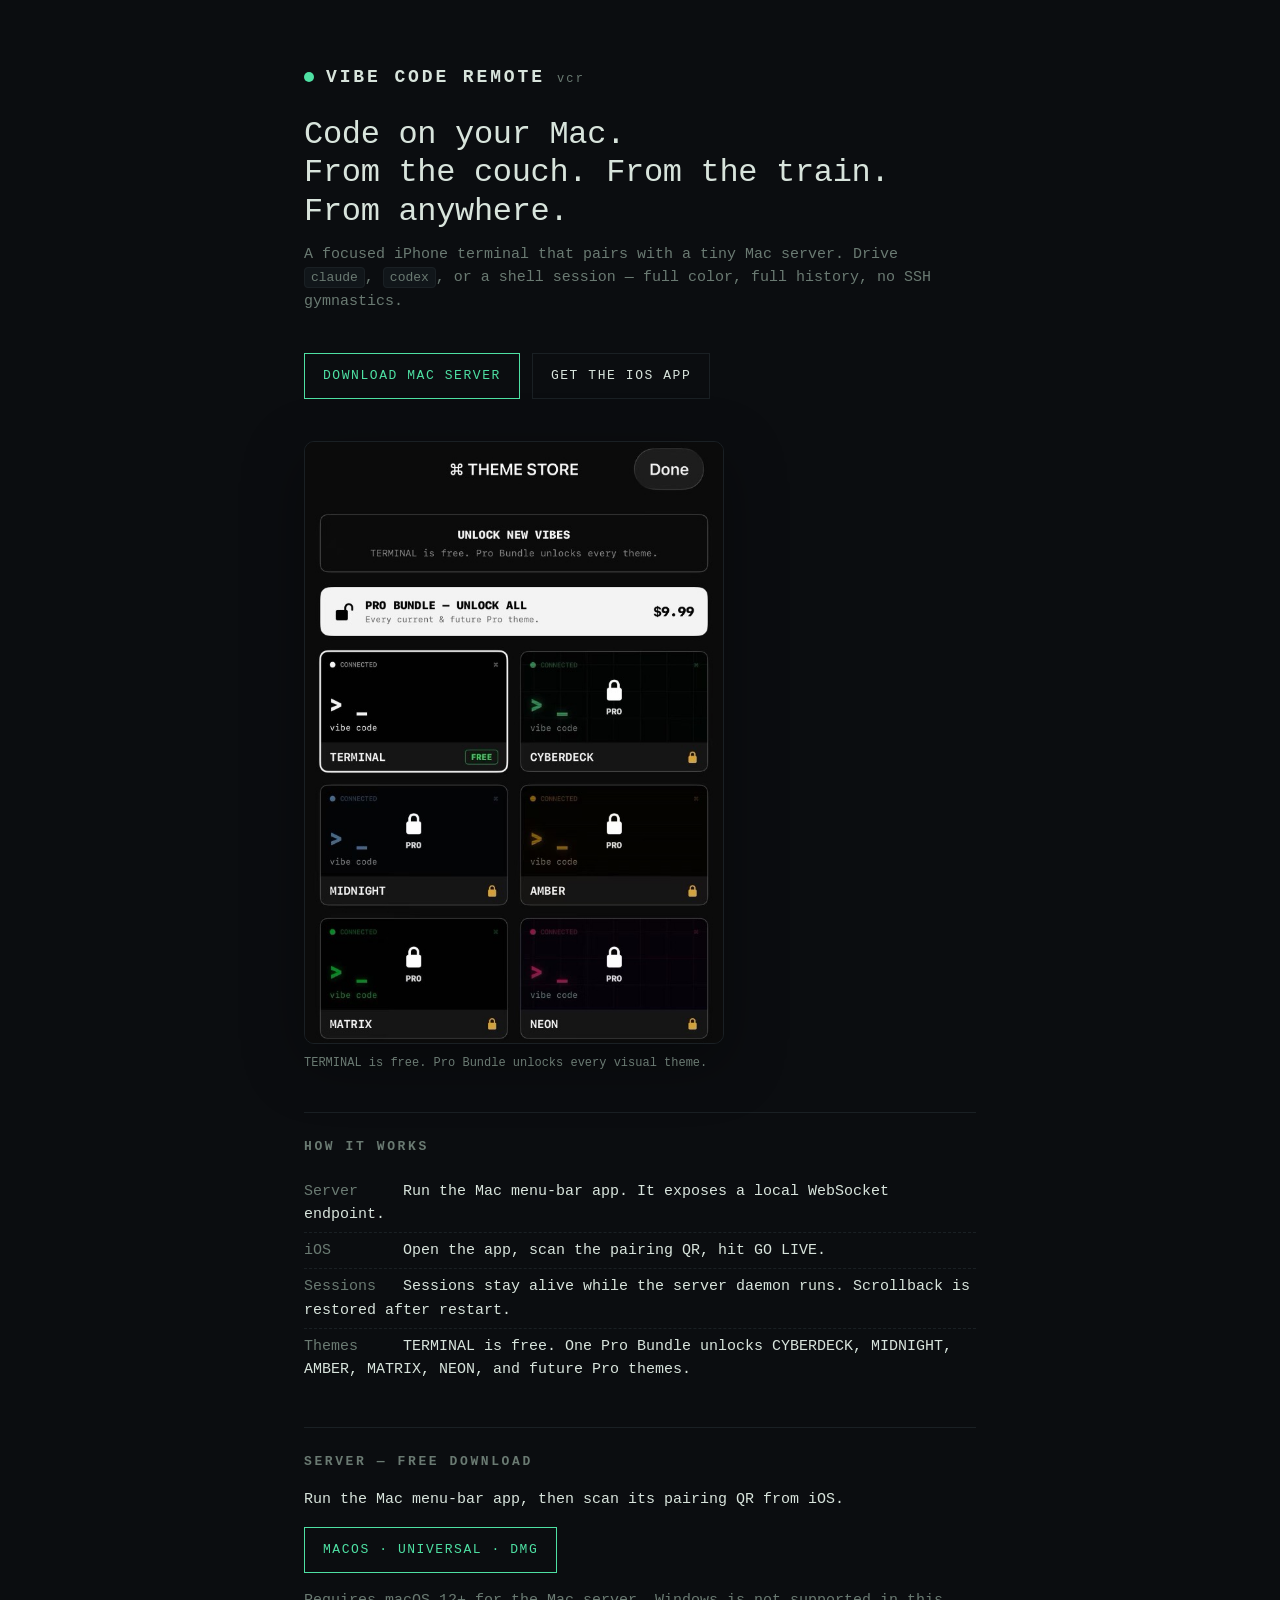
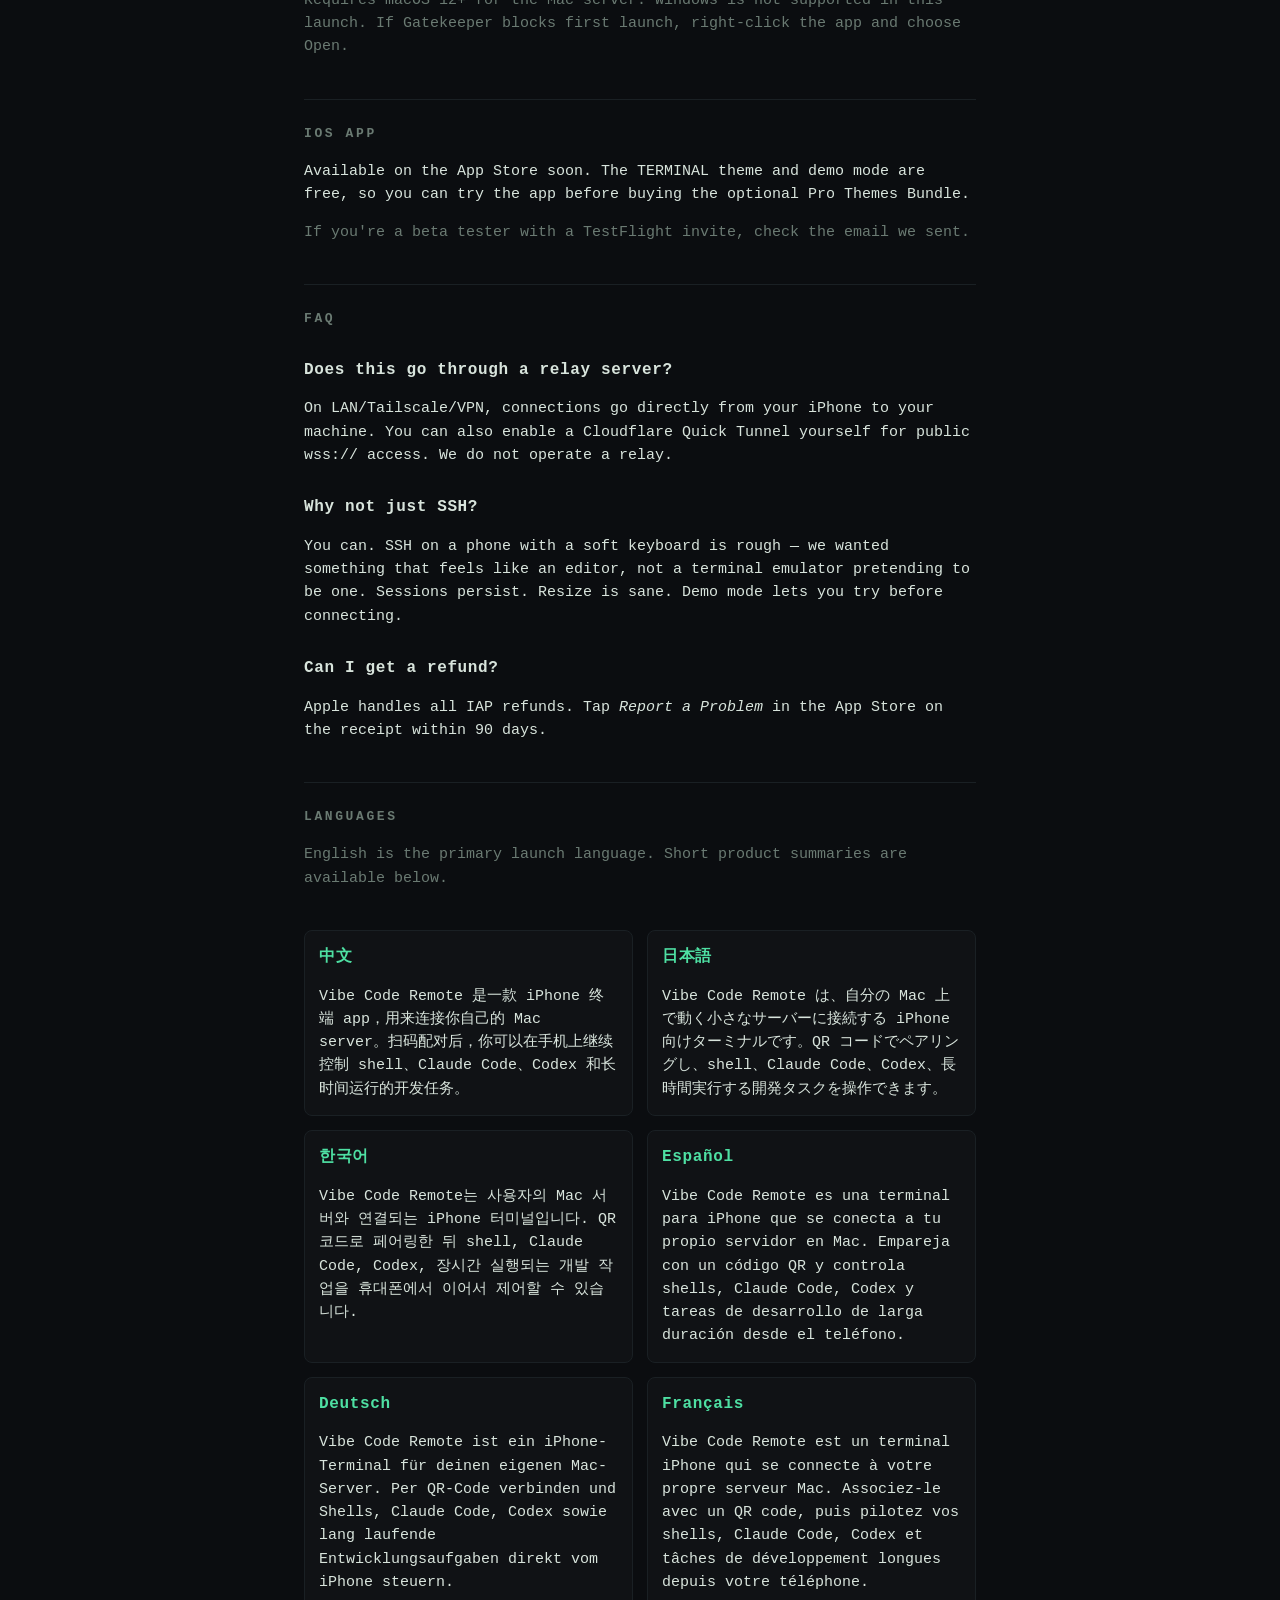
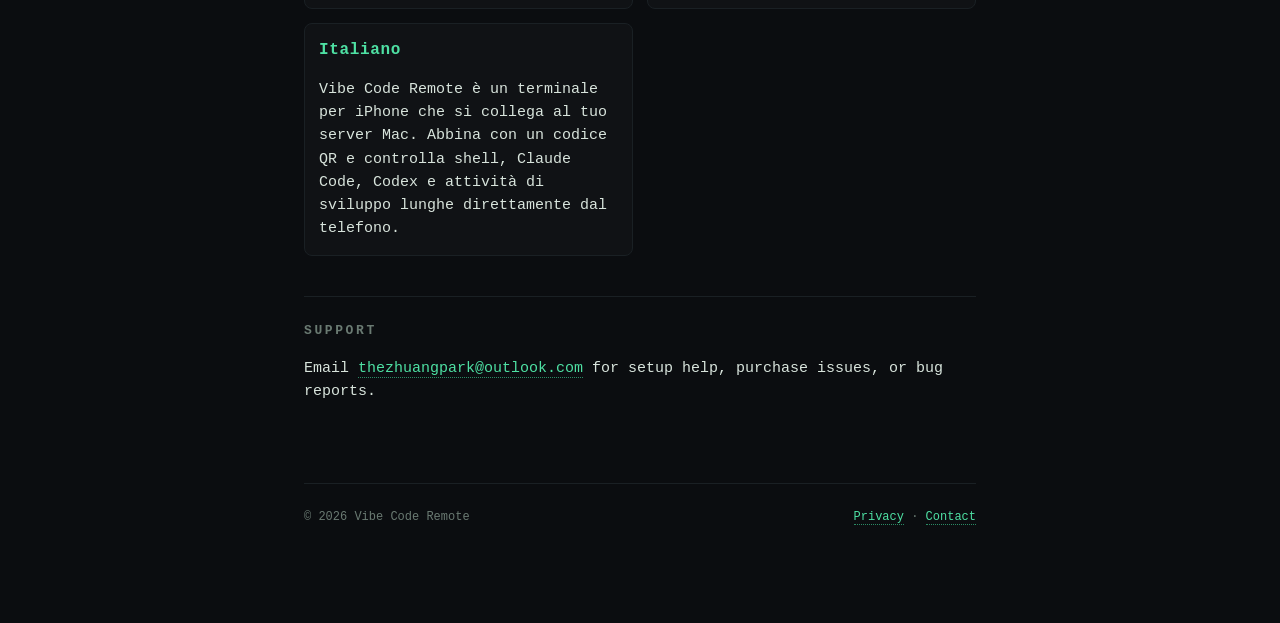
==== index.html @ aa9cf775 "Publish launch website" ====
<!DOCTYPE html>
<html lang="en">
<head>
  <meta charset="UTF-8" />
  <meta name="viewport" content="width=device-width, initial-scale=1.0" />
  <title>Vibe Code Remote — code on your Mac from your iPhone</title>
  <meta name="description" content="iPhone terminal app that drives claude, codex, and shell workflows from your phone over WebSocket. Pair with the free Mac server." />
  <link rel="stylesheet" href="style.css" />
</head>
<body>
  <main>
    <header class="brand">
      <span class="dot"></span>
      <h1>Vibe Code Remote</h1>
      <span class="v">vcr</span>
    </header>

    <p class="tagline">Code on your Mac.<br/>From the couch. From the train. From anywhere.</p>
    <p class="sub">A focused iPhone terminal that pairs with a tiny Mac server. Drive <code>claude</code>, <code>codex</code>, or a shell session — full color, full history, no SSH gymnastics.</p>

    <div class="row">
      <a class="cta" href="#download">Download Mac Server</a>
      <a class="cta secondary" href="#appstore">Get the iOS app</a>
    </div>

    <figure class="hero-shot">
      <img src="assets/theme-store.jpg" alt="Vibe Code Remote theme store on iPhone" />
      <figcaption>TERMINAL is free. Pro Bundle unlocks every visual theme.</figcaption>
    </figure>

    <section id="how">
      <h2>How it works</h2>
      <ul class="bare">
        <li><span class="k">Server</span> Run the Mac menu-bar app. It exposes a local WebSocket endpoint.</li>
        <li><span class="k">iOS</span> Open the app, scan the pairing QR, hit GO LIVE.</li>
        <li><span class="k">Sessions</span> Sessions stay alive while the server daemon runs. Scrollback is restored after restart.</li>
        <li><span class="k">Themes</span> TERMINAL is free. One Pro Bundle unlocks CYBERDECK, MIDNIGHT, AMBER, MATRIX, NEON, and future Pro themes.</li>
      </ul>
    </section>

    <section id="download">
      <h2>Server — Free Download</h2>
      <p>Run the Mac menu-bar app, then scan its pairing QR from iOS.</p>
      <div class="row">
        <a class="cta" href="https://github.com/zzh412/vibe-code-remote-site/releases/latest/download/VibeCodeServer.dmg">macOS · Universal · DMG</a>
      </div>
      <p class="sub" style="margin-top:16px;">Requires macOS 12+ for the Mac server. Windows is not supported in this launch. If Gatekeeper blocks first launch, right-click the app and choose Open.</p>
    </section>

    <section id="appstore">
      <h2>iOS App</h2>
      <p>Available on the App Store soon. The TERMINAL theme and demo mode are free, so you can try the app before buying the optional Pro Themes Bundle.</p>
      <p class="sub">If you're a beta tester with a TestFlight invite, check the email we sent.</p>
    </section>

    <section id="faq">
      <h2>FAQ</h2>
      <h3>Does this go through a relay server?</h3>
      <p>On LAN/Tailscale/VPN, connections go directly from your iPhone to your machine. You can also enable a Cloudflare Quick Tunnel yourself for public wss:// access. We do not operate a relay.</p>

      <h3>Why not just SSH?</h3>
      <p>You can. SSH on a phone with a soft keyboard is rough — we wanted something that feels like an editor, not a terminal emulator pretending to be one. Sessions persist. Resize is sane. Demo mode lets you try before connecting.</p>

      <h3>Can I get a refund?</h3>
      <p>Apple handles all IAP refunds. Tap <em>Report a Problem</em> in the App Store on the receipt within 90 days.</p>
    </section>

    <section id="languages">
      <h2>Languages</h2>
      <p class="sub">English is the primary launch language. Short product summaries are available below.</p>
      <div class="locale-grid">
        <article class="locale-card" lang="zh-Hans">
          <h3>中文</h3>
          <p>Vibe Code Remote 是一款 iPhone 终端 app，用来连接你自己的 Mac server。扫码配对后，你可以在手机上继续控制 shell、Claude Code、Codex 和长时间运行的开发任务。</p>
        </article>
        <article class="locale-card" lang="ja">
          <h3>日本語</h3>
          <p>Vibe Code Remote は、自分の Mac 上で動く小さなサーバーに接続する iPhone 向けターミナルです。QR コードでペアリングし、shell、Claude Code、Codex、長時間実行する開発タスクを操作できます。</p>
        </article>
        <article class="locale-card" lang="ko">
          <h3>한국어</h3>
          <p>Vibe Code Remote는 사용자의 Mac 서버와 연결되는 iPhone 터미널입니다. QR 코드로 페어링한 뒤 shell, Claude Code, Codex, 장시간 실행되는 개발 작업을 휴대폰에서 이어서 제어할 수 있습니다.</p>
        </article>
        <article class="locale-card" lang="es">
          <h3>Español</h3>
          <p>Vibe Code Remote es una terminal para iPhone que se conecta a tu propio servidor en Mac. Empareja con un código QR y controla shells, Claude Code, Codex y tareas de desarrollo de larga duración desde el teléfono.</p>
        </article>
        <article class="locale-card" lang="de">
          <h3>Deutsch</h3>
          <p>Vibe Code Remote ist ein iPhone-Terminal für deinen eigenen Mac-Server. Per QR-Code verbinden und Shells, Claude Code, Codex sowie lang laufende Entwicklungsaufgaben direkt vom iPhone steuern.</p>
        </article>
        <article class="locale-card" lang="fr">
          <h3>Français</h3>
          <p>Vibe Code Remote est un terminal iPhone qui se connecte à votre propre serveur Mac. Associez-le avec un QR code, puis pilotez vos shells, Claude Code, Codex et tâches de développement longues depuis votre téléphone.</p>
        </article>
        <article class="locale-card" lang="it">
          <h3>Italiano</h3>
          <p>Vibe Code Remote è un terminale per iPhone che si collega al tuo server Mac. Abbina con un codice QR e controlla shell, Claude Code, Codex e attività di sviluppo lunghe direttamente dal telefono.</p>
        </article>
      </div>
    </section>

    <section id="support">
      <h2>Support</h2>
      <p>Email <a href="mailto:thezhuangpark@outlook.com">thezhuangpark@outlook.com</a> for setup help, purchase issues, or bug reports.</p>
    </section>

    <footer>
      <span>© 2026 Vibe Code Remote</span>
      <span><a href="privacy.html">Privacy</a> · <a href="mailto:thezhuangpark@outlook.com">Contact</a></span>
    </footer>
  </main>
</body>
</html>
---- style.css ----
:root {
  --bg: #0b0d10;
  --fg: #d8e4dc;
  --muted: #6a7a72;
  --accent: #4ee0a3;
  --accent-dim: #2a8a64;
  --rule: #1a2024;
  --warn: #f0b34a;
}

* { box-sizing: border-box; }

html, body {
  margin: 0;
  padding: 0;
  background: var(--bg);
  color: var(--fg);
  font-family: "JetBrains Mono", "SF Mono", Menlo, ui-monospace, monospace;
  font-size: 15px;
  line-height: 1.55;
  -webkit-font-smoothing: antialiased;
}

a { color: var(--accent); text-decoration: none; border-bottom: 1px dotted var(--accent-dim); }
a:hover { color: #fff; border-bottom-color: #fff; }

main { max-width: 720px; margin: 0 auto; padding: 64px 24px 96px; }

header.brand {
  display: flex;
  align-items: baseline;
  gap: 12px;
  margin-bottom: 8px;
}
header.brand .dot { width: 10px; height: 10px; border-radius: 50%; background: var(--accent); display: inline-block; }
header.brand h1 {
  font-size: 18px;
  margin: 0;
  letter-spacing: 0.16em;
  text-transform: uppercase;
  font-weight: 600;
}
header.brand .v { color: var(--muted); font-size: 12px; letter-spacing: 0.18em; }

.tagline {
  font-size: 32px;
  line-height: 1.2;
  margin: 24px 0 12px;
  letter-spacing: -0.01em;
}
.sub { color: var(--muted); margin: 0 0 40px; }

section { margin: 40px 0; padding-top: 24px; border-top: 1px solid var(--rule); }
section h2 {
  font-size: 13px;
  letter-spacing: 0.2em;
  text-transform: uppercase;
  color: var(--muted);
  margin: 0 0 16px;
}

.cta {
  display: inline-block;
  padding: 12px 18px;
  border: 1px solid var(--accent);
  color: var(--accent);
  letter-spacing: 0.12em;
  text-transform: uppercase;
  font-size: 13px;
  border-bottom: 1px solid var(--accent);
}
.cta:hover { background: var(--accent); color: var(--bg); }
.cta.secondary { border-color: var(--rule); color: var(--fg); border-bottom-color: var(--rule); }
.cta.secondary:hover { border-color: var(--fg); background: transparent; color: #fff; }

.row { display: flex; gap: 12px; flex-wrap: wrap; }

.hero-shot {
  margin: 42px 0 18px;
  display: grid;
  gap: 10px;
}

.hero-shot img {
  width: min(100%, 420px);
  border: 1px solid var(--rule);
  border-radius: 10px;
  display: block;
  box-shadow: 0 18px 60px rgba(0, 0, 0, 0.35);
}

.hero-shot figcaption {
  color: var(--muted);
  font-size: 12px;
}

ul.bare { list-style: none; padding: 0; margin: 0; }
ul.bare li { padding: 6px 0; border-bottom: 1px dashed var(--rule); }
ul.bare li:last-child { border-bottom: none; }
.k { color: var(--muted); display: inline-block; width: 90px; }

footer {
  margin-top: 80px;
  padding-top: 24px;
  border-top: 1px solid var(--rule);
  color: var(--muted);
  font-size: 12px;
  display: flex;
  justify-content: space-between;
  flex-wrap: wrap;
  gap: 8px;
}

code, pre {
  background: #11161a;
  border: 1px solid var(--rule);
  border-radius: 4px;
  padding: 2px 6px;
  font-family: inherit;
  font-size: 13px;
}
pre { padding: 12px 14px; overflow-x: auto; line-height: 1.5; }

.lang-switch { font-size: 12px; color: var(--muted); }
.lang-switch a { color: var(--muted); border-bottom: none; }
.lang-switch a.active { color: var(--accent); }

h3 { font-size: 16px; margin: 28px 0 8px; letter-spacing: 0.04em; }

.locale-grid {
  display: grid;
  grid-template-columns: repeat(auto-fit, minmax(220px, 1fr));
  gap: 14px;
}

.locale-card {
  border: 1px solid var(--rule);
  border-radius: 8px;
  padding: 14px;
  background: rgba(255, 255, 255, 0.018);
}

.locale-card h3 {
  margin-top: 0;
  color: var(--accent);
}

.locale-card p {
  margin-bottom: 0;
  color: var(--fg);
}

.warn {
  border-left: 2px solid var(--warn);
  padding: 8px 14px;
  color: var(--fg);
  background: rgba(240, 179, 74, 0.06);
  margin: 16px 0;
}
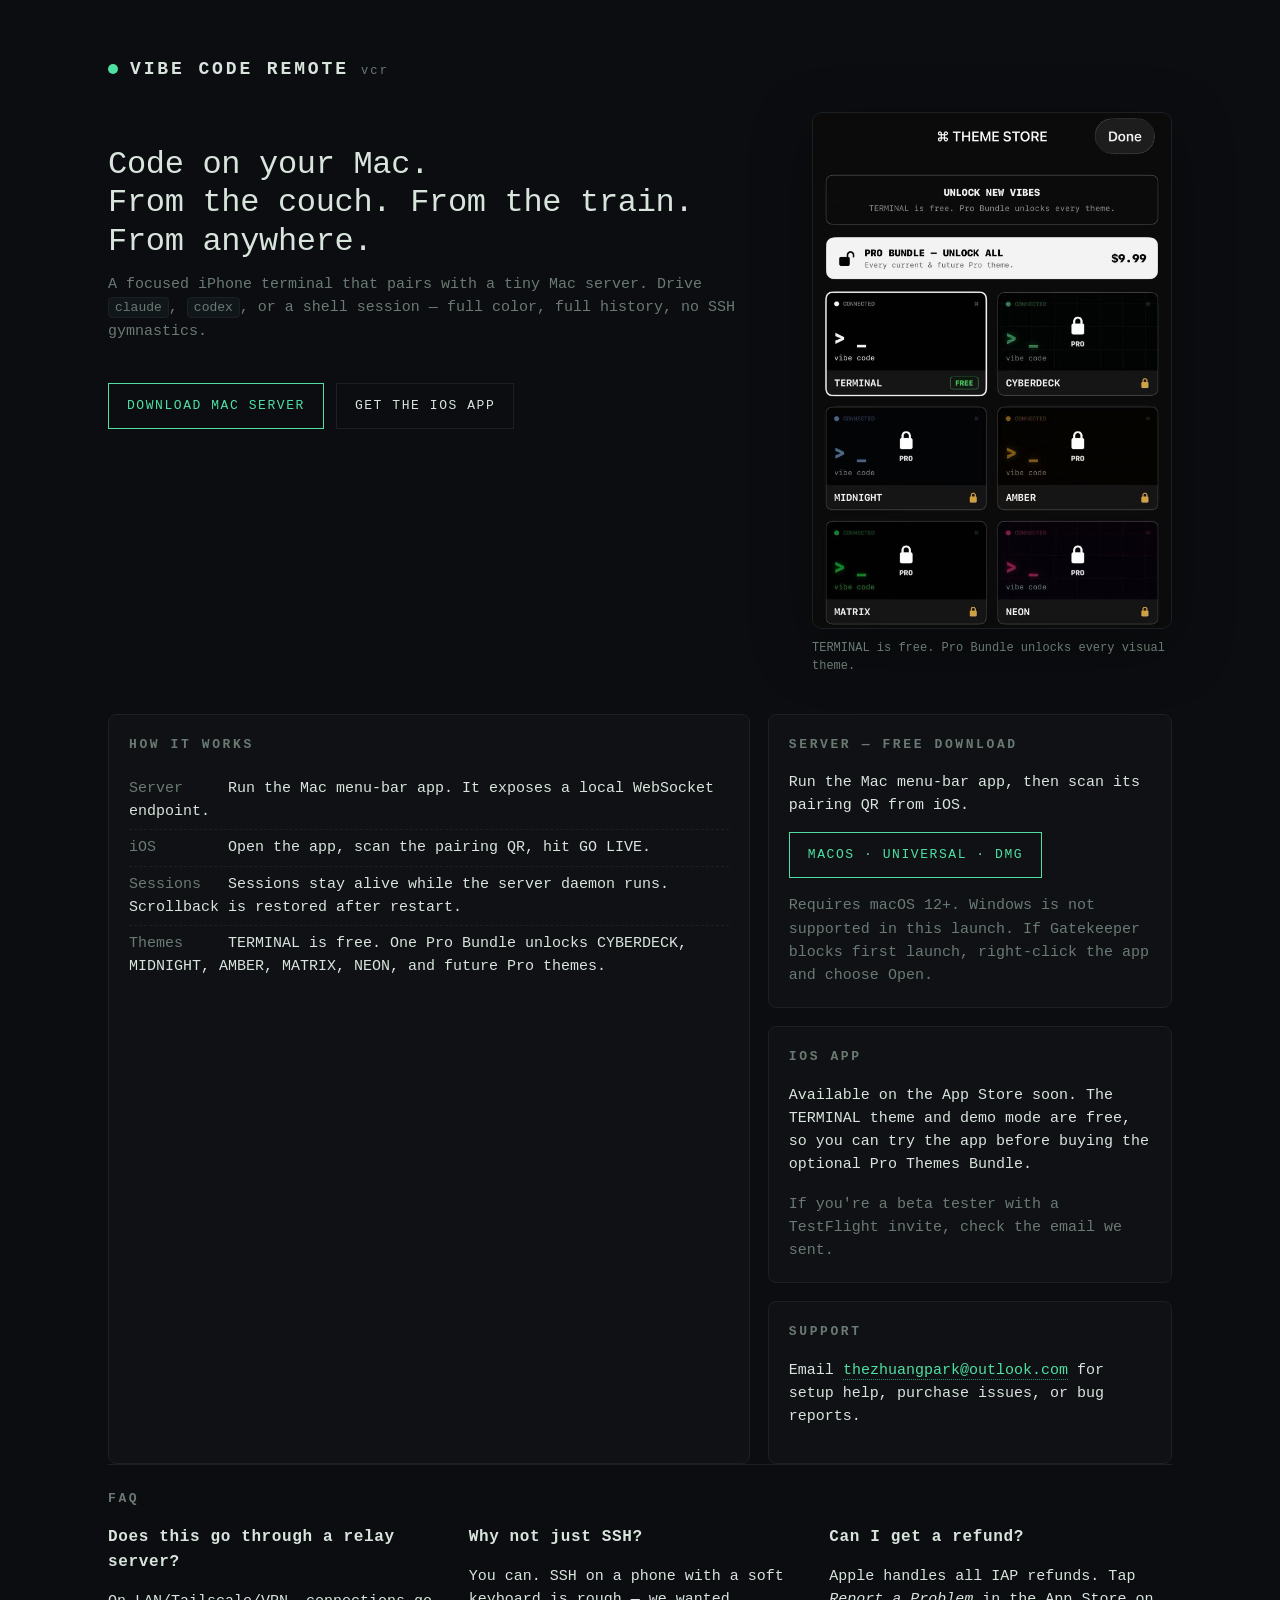
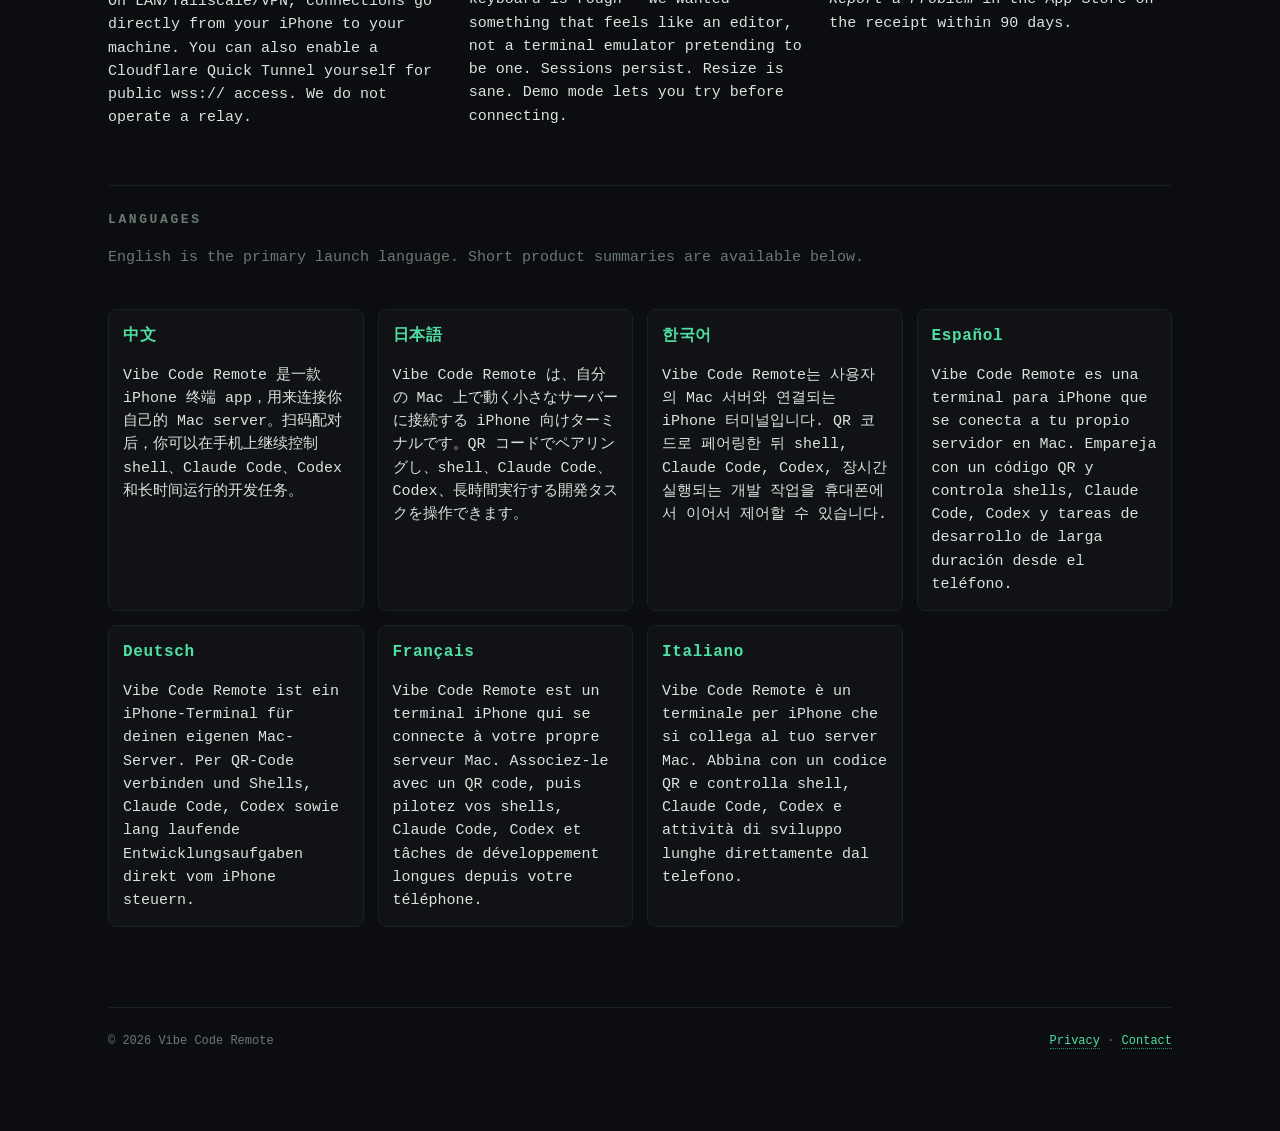
==== commit 7fa21262: "Widen launch site layout" ====
--- a/index.html
+++ b/index.html
@@ -15,54 +15,71 @@
       <span class="v">vcr</span>
     </header>
 
-    <p class="tagline">Code on your Mac.<br/>From the couch. From the train. From anywhere.</p>
-    <p class="sub">A focused iPhone terminal that pairs with a tiny Mac server. Drive <code>claude</code>, <code>codex</code>, or a shell session — full color, full history, no SSH gymnastics.</p>
+    <div class="hero-grid">
+      <div class="hero-copy">
+        <p class="tagline">Code on your Mac.<br/>From the couch. From the train. From anywhere.</p>
+        <p class="sub">A focused iPhone terminal that pairs with a tiny Mac server. Drive <code>claude</code>, <code>codex</code>, or a shell session — full color, full history, no SSH gymnastics.</p>
 
-    <div class="row">
-      <a class="cta" href="#download">Download Mac Server</a>
-      <a class="cta secondary" href="#appstore">Get the iOS app</a>
+        <div class="row">
+          <a class="cta" href="#download">Download Mac Server</a>
+          <a class="cta secondary" href="#appstore">Get the iOS app</a>
+        </div>
+      </div>
+
+      <figure class="hero-shot">
+        <img src="assets/theme-store.jpg" alt="Vibe Code Remote theme store on iPhone" />
+        <figcaption>TERMINAL is free. Pro Bundle unlocks every visual theme.</figcaption>
+      </figure>
     </div>
 
-    <figure class="hero-shot">
-      <img src="assets/theme-store.jpg" alt="Vibe Code Remote theme store on iPhone" />
-      <figcaption>TERMINAL is free. Pro Bundle unlocks every visual theme.</figcaption>
-    </figure>
+    <div class="panel-grid">
+      <section id="how" class="panel wide">
+        <h2>How it works</h2>
+        <ul class="bare">
+          <li><span class="k">Server</span> Run the Mac menu-bar app. It exposes a local WebSocket endpoint.</li>
+          <li><span class="k">iOS</span> Open the app, scan the pairing QR, hit GO LIVE.</li>
+          <li><span class="k">Sessions</span> Sessions stay alive while the server daemon runs. Scrollback is restored after restart.</li>
+          <li><span class="k">Themes</span> TERMINAL is free. One Pro Bundle unlocks CYBERDECK, MIDNIGHT, AMBER, MATRIX, NEON, and future Pro themes.</li>
+        </ul>
+      </section>
 
-    <section id="how">
-      <h2>How it works</h2>
-      <ul class="bare">
-        <li><span class="k">Server</span> Run the Mac menu-bar app. It exposes a local WebSocket endpoint.</li>
-        <li><span class="k">iOS</span> Open the app, scan the pairing QR, hit GO LIVE.</li>
-        <li><span class="k">Sessions</span> Sessions stay alive while the server daemon runs. Scrollback is restored after restart.</li>
-        <li><span class="k">Themes</span> TERMINAL is free. One Pro Bundle unlocks CYBERDECK, MIDNIGHT, AMBER, MATRIX, NEON, and future Pro themes.</li>
-      </ul>
-    </section>
+      <section id="download" class="panel">
+        <h2>Server — Free Download</h2>
+        <p>Run the Mac menu-bar app, then scan its pairing QR from iOS.</p>
+        <div class="row">
+          <a class="cta" href="https://github.com/zzh412/vibe-code-remote-site/releases/latest/download/VibeCodeServer.dmg">macOS · Universal · DMG</a>
+        </div>
+        <p class="sub compact">Requires macOS 12+. Windows is not supported in this launch. If Gatekeeper blocks first launch, right-click the app and choose Open.</p>
+      </section>
 
-    <section id="download">
-      <h2>Server — Free Download</h2>
-      <p>Run the Mac menu-bar app, then scan its pairing QR from iOS.</p>
-      <div class="row">
-        <a class="cta" href="https://github.com/zzh412/vibe-code-remote-site/releases/latest/download/VibeCodeServer.dmg">macOS · Universal · DMG</a>
+      <section id="appstore" class="panel">
+        <h2>iOS App</h2>
+        <p>Available on the App Store soon. The TERMINAL theme and demo mode are free, so you can try the app before buying the optional Pro Themes Bundle.</p>
+        <p class="sub compact">If you're a beta tester with a TestFlight invite, check the email we sent.</p>
+      </section>
+
+      <section id="support" class="panel">
+        <h2>Support</h2>
+        <p>Email <a href="mailto:thezhuangpark@outlook.com">thezhuangpark@outlook.com</a> for setup help, purchase issues, or bug reports.</p>
+      </section>
+    </div>
+
+    <section id="faq" class="dense">
+      <h2>FAQ</h2>
+      <div class="faq-grid">
+        <article>
+          <h3>Does this go through a relay server?</h3>
+          <p>On LAN/Tailscale/VPN, connections go directly from your iPhone to your machine. You can also enable a Cloudflare Quick Tunnel yourself for public wss:// access. We do not operate a relay.</p>
+        </article>
+        <article>
+          <h3>Why not just SSH?</h3>
+          <p>You can. SSH on a phone with a soft keyboard is rough — we wanted something that feels like an editor, not a terminal emulator pretending to be one. Sessions persist. Resize is sane. Demo mode lets you try before connecting.</p>
+        </article>
+        <article>
+          <h3>Can I get a refund?</h3>
+          <p>Apple handles all IAP refunds. Tap <em>Report a Problem</em> in the App Store on the receipt within 90 days.</p>
+        </article>
       </div>
-      <p class="sub" style="margin-top:16px;">Requires macOS 12+ for the Mac server. Windows is not supported in this launch. If Gatekeeper blocks first launch, right-click the app and choose Open.</p>
-    </section>
-
-    <section id="appstore">
-      <h2>iOS App</h2>
-      <p>Available on the App Store soon. The TERMINAL theme and demo mode are free, so you can try the app before buying the optional Pro Themes Bundle.</p>
-      <p class="sub">If you're a beta tester with a TestFlight invite, check the email we sent.</p>
-    </section>
-
-    <section id="faq">
-      <h2>FAQ</h2>
-      <h3>Does this go through a relay server?</h3>
-      <p>On LAN/Tailscale/VPN, connections go directly from your iPhone to your machine. You can also enable a Cloudflare Quick Tunnel yourself for public wss:// access. We do not operate a relay.</p>
-
-      <h3>Why not just SSH?</h3>
-      <p>You can. SSH on a phone with a soft keyboard is rough — we wanted something that feels like an editor, not a terminal emulator pretending to be one. Sessions persist. Resize is sane. Demo mode lets you try before connecting.</p>
-
-      <h3>Can I get a refund?</h3>
-      <p>Apple handles all IAP refunds. Tap <em>Report a Problem</em> in the App Store on the receipt within 90 days.</p>
     </section>
 
     <section id="languages">
@@ -100,11 +117,6 @@
       </div>
     </section>
 
-    <section id="support">
-      <h2>Support</h2>
-      <p>Email <a href="mailto:thezhuangpark@outlook.com">thezhuangpark@outlook.com</a> for setup help, purchase issues, or bug reports.</p>
-    </section>
-
     <footer>
       <span>© 2026 Vibe Code Remote</span>
       <span><a href="privacy.html">Privacy</a> · <a href="mailto:thezhuangpark@outlook.com">Contact</a></span>
--- a/style.css
+++ b/style.css
@@ -24,7 +24,7 @@
 a { color: var(--accent); text-decoration: none; border-bottom: 1px dotted var(--accent-dim); }
 a:hover { color: #fff; border-bottom-color: #fff; }
 
-main { max-width: 720px; margin: 0 auto; padding: 64px 24px 96px; }
+main { max-width: 1120px; margin: 0 auto; padding: 56px 28px 80px; }
 
 header.brand {
   display: flex;
@@ -49,6 +49,7 @@
   letter-spacing: -0.01em;
 }
 .sub { color: var(--muted); margin: 0 0 40px; }
+.sub.compact { margin: 16px 0 0; }
 
 section { margin: 40px 0; padding-top: 24px; border-top: 1px solid var(--rule); }
 section h2 {
@@ -75,14 +76,27 @@
 
 .row { display: flex; gap: 12px; flex-wrap: wrap; }
 
+.hero-grid {
+  display: grid;
+  grid-template-columns: minmax(0, 1fr) minmax(260px, 360px);
+  gap: 56px;
+  align-items: start;
+  margin-top: 28px;
+}
+
+.hero-copy {
+  padding-top: 10px;
+}
+
 .hero-shot {
-  margin: 42px 0 18px;
+  margin: 0;
   display: grid;
   gap: 10px;
+  justify-items: end;
 }
 
 .hero-shot img {
-  width: min(100%, 420px);
+  width: min(100%, 360px);
   border: 1px solid var(--rule);
   border-radius: 10px;
   display: block;
@@ -92,6 +106,40 @@
 .hero-shot figcaption {
   color: var(--muted);
   font-size: 12px;
+  max-width: 360px;
+}
+
+.panel-grid {
+  display: grid;
+  grid-template-columns: minmax(0, 1.35fr) minmax(260px, 0.85fr);
+  gap: 18px;
+  margin-top: 38px;
+}
+
+.panel-grid section,
+section.dense {
+  margin: 0;
+}
+
+.panel {
+  border: 1px solid var(--rule);
+  border-radius: 8px;
+  padding: 20px;
+  background: rgba(255, 255, 255, 0.015);
+}
+
+.panel.wide {
+  grid-row: span 3;
+}
+
+.faq-grid {
+  display: grid;
+  grid-template-columns: repeat(3, minmax(0, 1fr));
+  gap: 18px;
+}
+
+.faq-grid h3 {
+  margin-top: 0;
 }
 
 ul.bare { list-style: none; padding: 0; margin: 0; }
@@ -129,7 +177,7 @@
 
 .locale-grid {
   display: grid;
-  grid-template-columns: repeat(auto-fit, minmax(220px, 1fr));
+  grid-template-columns: repeat(auto-fit, minmax(250px, 1fr));
   gap: 14px;
 }
 
@@ -157,3 +205,15 @@
   background: rgba(240, 179, 74, 0.06);
   margin: 16px 0;
 }
+
+@media (max-width: 760px) {
+  main { padding: 36px 18px 64px; }
+  .hero-grid,
+  .panel-grid,
+  .faq-grid {
+    grid-template-columns: 1fr;
+  }
+  .hero-shot {
+    justify-items: start;
+  }
+}
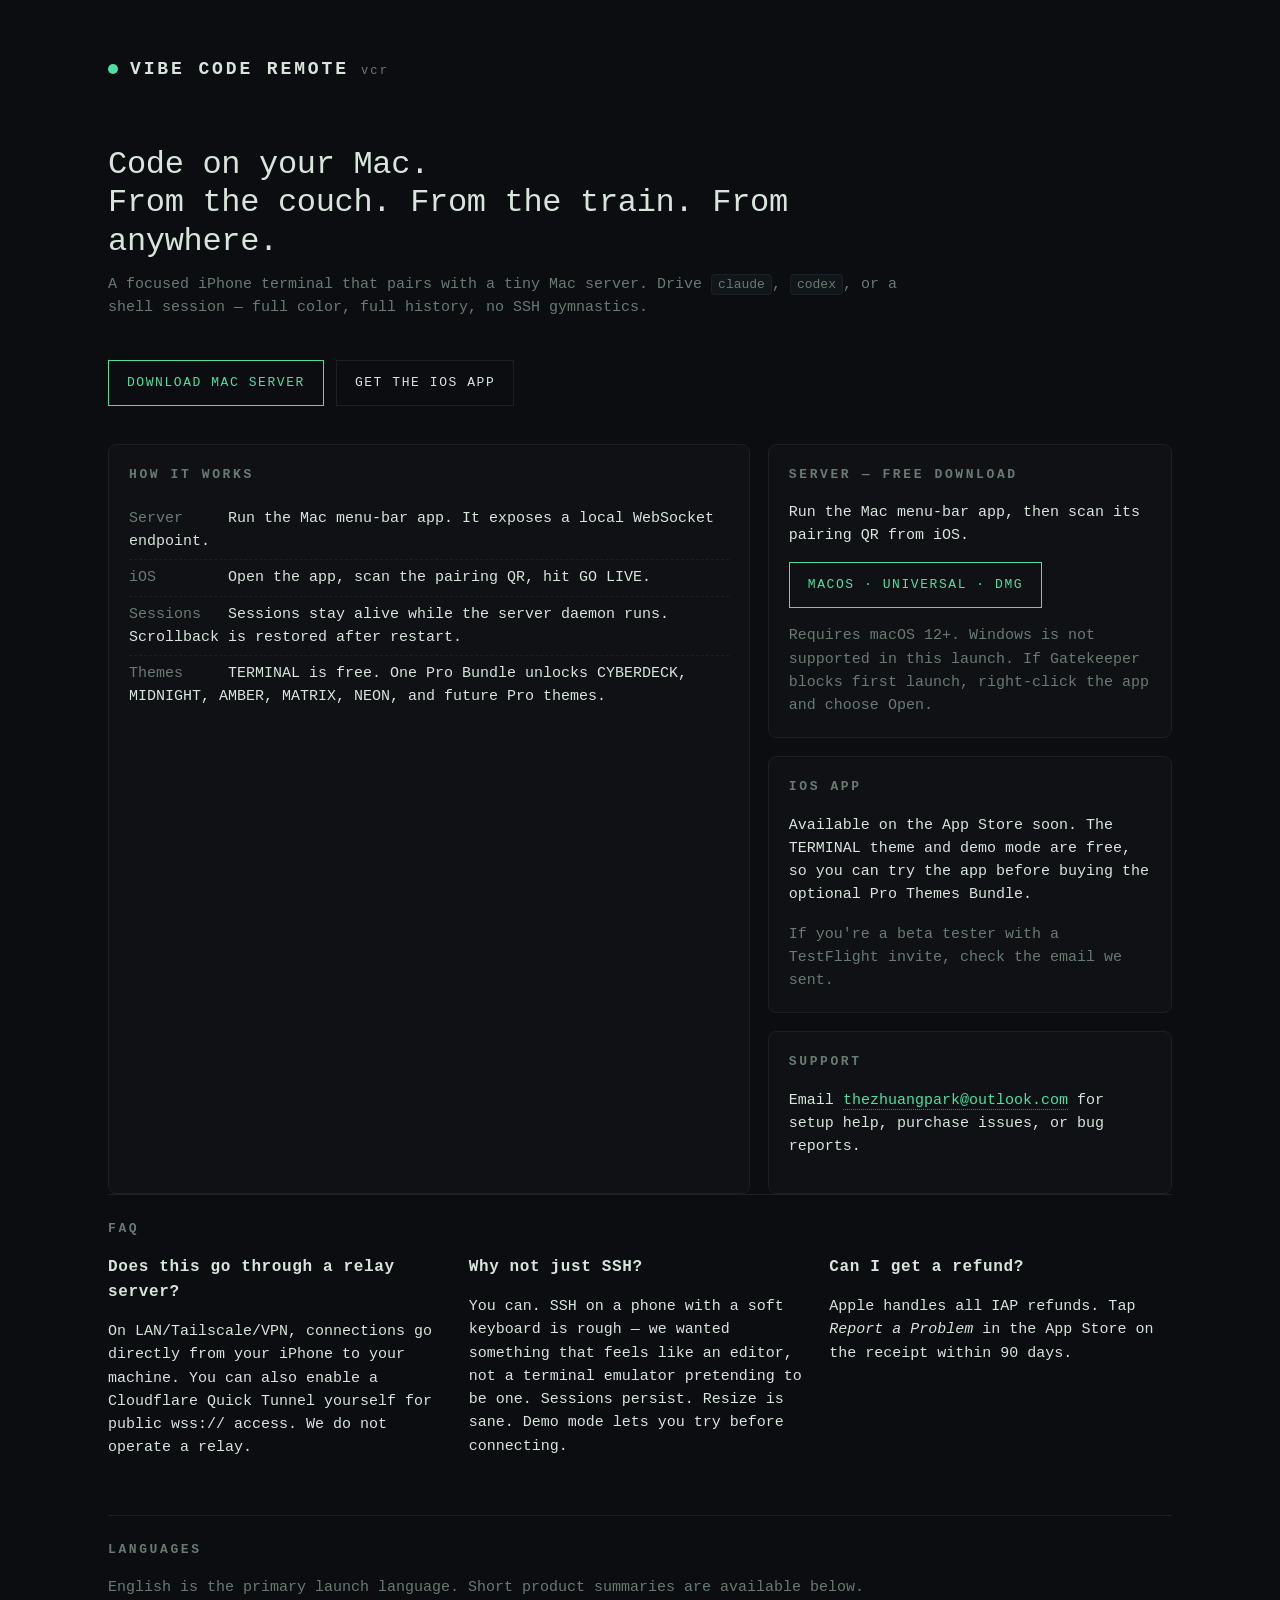
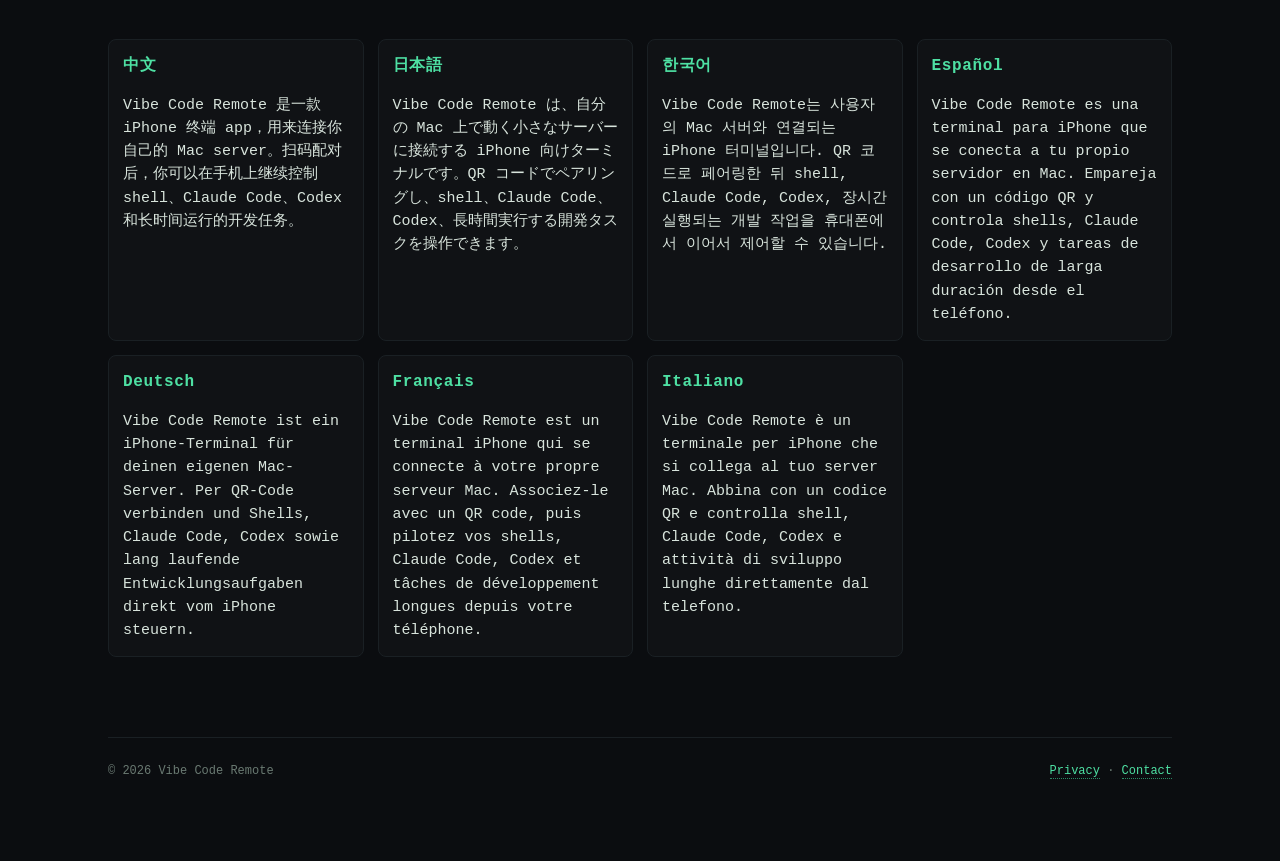
==== commit 7c5883eb: "Remove hero screenshot" ====
--- a/index.html
+++ b/index.html
@@ -25,11 +25,6 @@
           <a class="cta secondary" href="#appstore">Get the iOS app</a>
         </div>
       </div>
-
-      <figure class="hero-shot">
-        <img src="assets/theme-store.jpg" alt="Vibe Code Remote theme store on iPhone" />
-        <figcaption>TERMINAL is free. Pro Bundle unlocks every visual theme.</figcaption>
-      </figure>
     </div>
 
     <div class="panel-grid">
--- a/style.css
+++ b/style.css
@@ -78,35 +78,12 @@
 
 .hero-grid {
   display: grid;
-  grid-template-columns: minmax(0, 1fr) minmax(260px, 360px);
-  gap: 56px;
-  align-items: start;
   margin-top: 28px;
+  max-width: 820px;
 }
 
 .hero-copy {
   padding-top: 10px;
-}
-
-.hero-shot {
-  margin: 0;
-  display: grid;
-  gap: 10px;
-  justify-items: end;
-}
-
-.hero-shot img {
-  width: min(100%, 360px);
-  border: 1px solid var(--rule);
-  border-radius: 10px;
-  display: block;
-  box-shadow: 0 18px 60px rgba(0, 0, 0, 0.35);
-}
-
-.hero-shot figcaption {
-  color: var(--muted);
-  font-size: 12px;
-  max-width: 360px;
 }
 
 .panel-grid {
